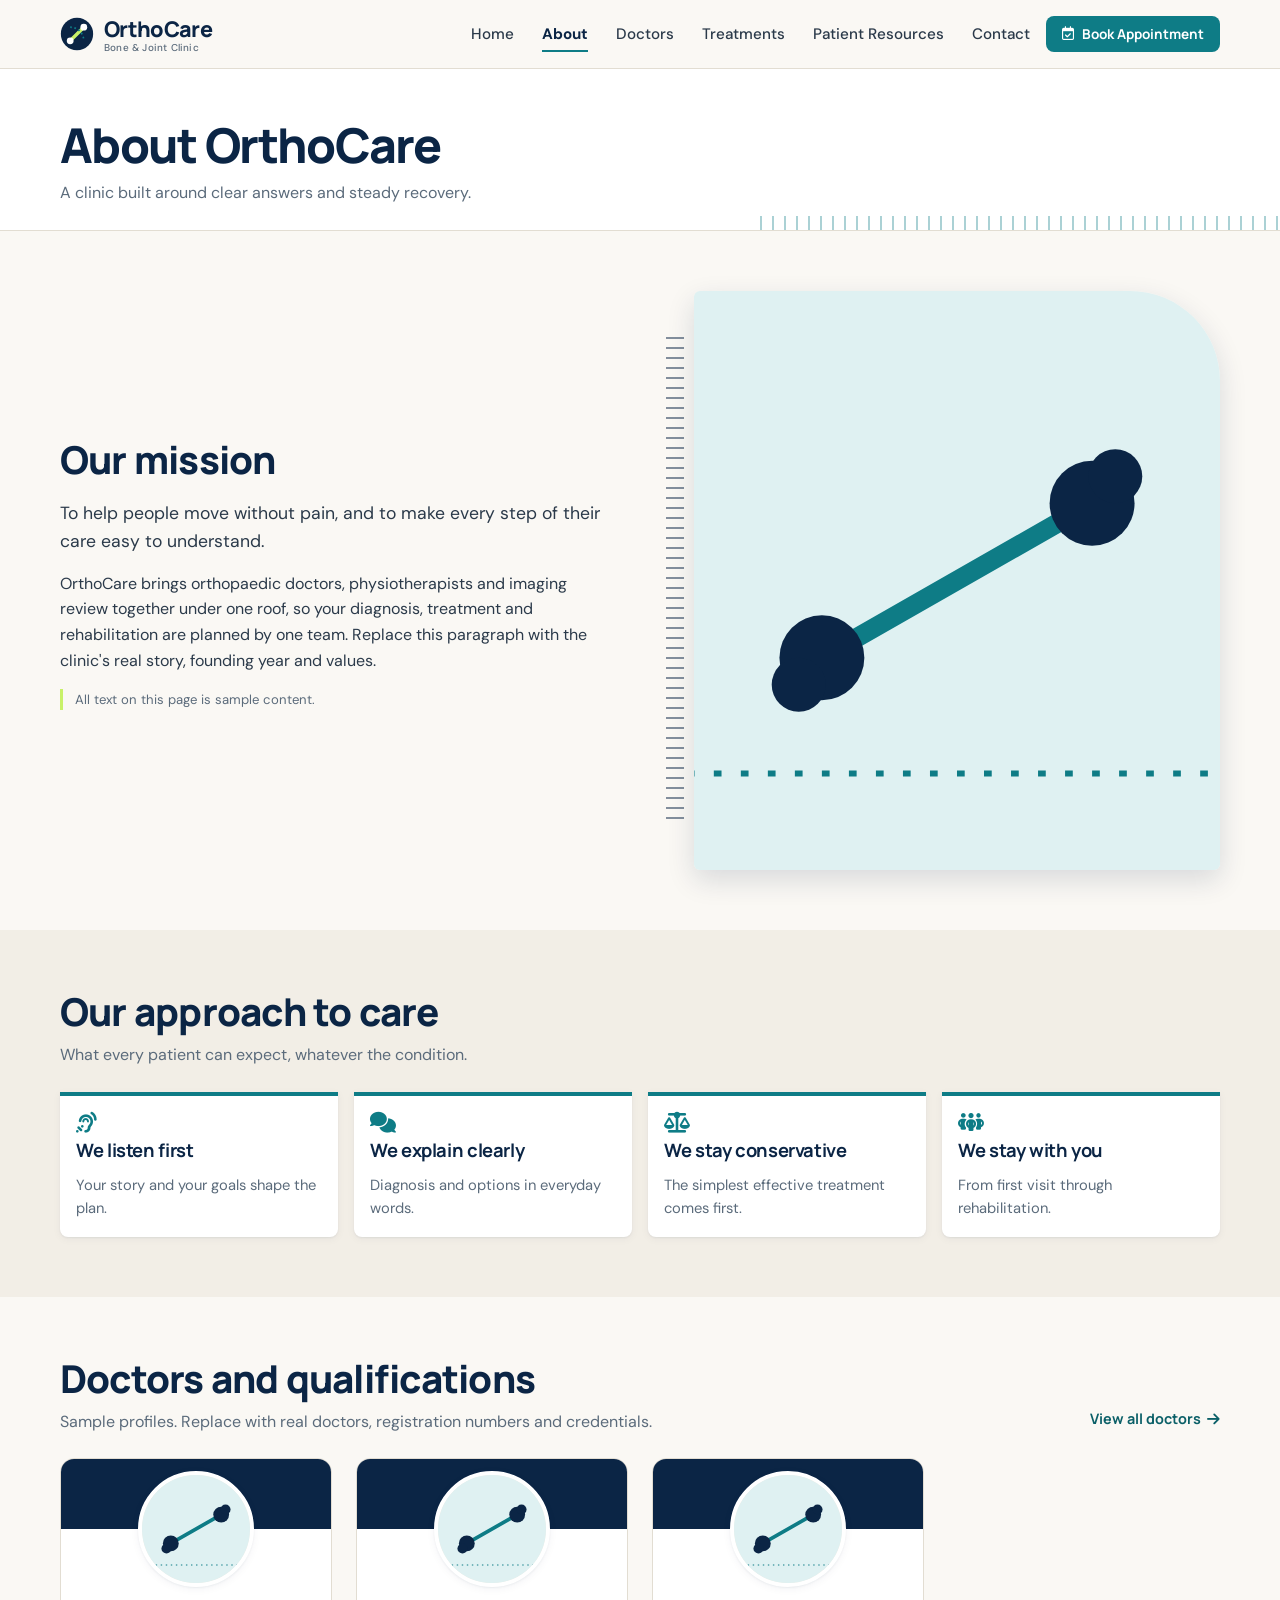
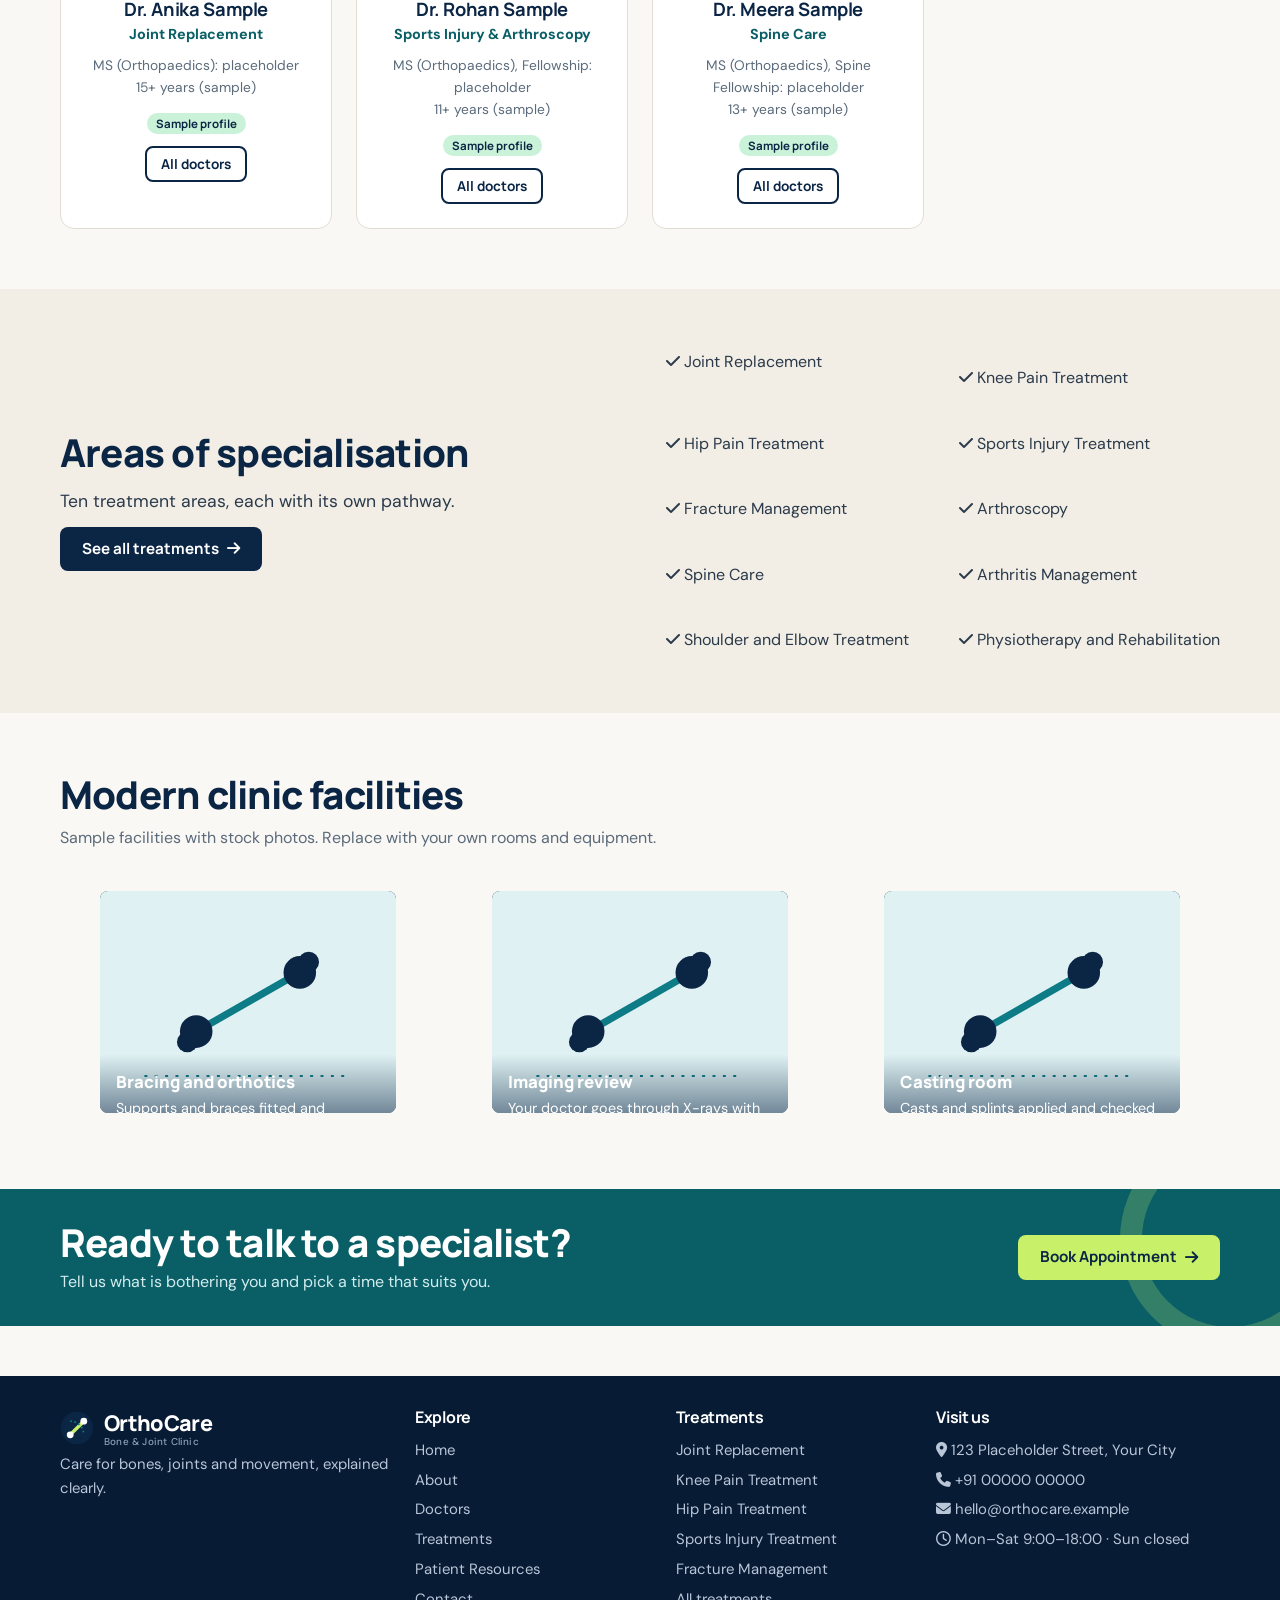
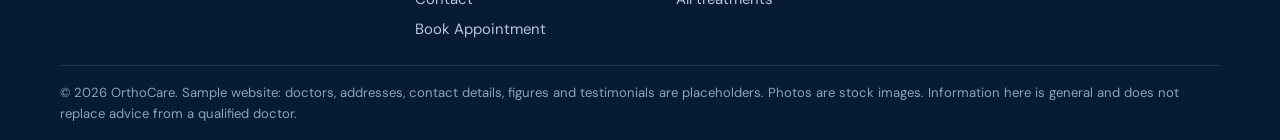
==== about.html @ b86158f0 "created multipages orthocare website" ====
<!DOCTYPE html>
<html lang="en">
<head>
  <meta charset="UTF-8">
  <meta name="viewport" content="width=device-width, initial-scale=1">
  <title>About OrthoCare — Mission, Doctors &amp; Facilities</title>
  <meta name="description" content="Learn about OrthoCare&#x27;s mission, its specialists, areas of expertise and patient-first approach. Sample website.">
  <link rel="icon" type="image/svg+xml" href="assets/images/logo.svg">
  <link rel="preconnect" href="https://fonts.googleapis.com">
  <link rel="preconnect" href="https://fonts.gstatic.com" crossorigin>
  <link href="https://fonts.googleapis.com/css2?family=DM+Sans:ital,wght@0,400;0,500;0,700;1,400&family=Manrope:wght@500;700;800&display=swap" rel="stylesheet">
  <link rel="stylesheet" href="https://cdnjs.cloudflare.com/ajax/libs/font-awesome/6.5.2/css/all.min.css" crossorigin="anonymous" referrerpolicy="no-referrer">
  <link rel="stylesheet" href="assets/css/styles.css">
</head>
<body>
<a class="skip-link" href="#main">Skip to content</a>
<header class="site-header">
  <div class="container">
    <a class="logo" href="index.html" aria-label="OrthoCare home"><svg viewBox="0 0 40 40" aria-hidden="true"><circle cx="20" cy="20" r="19" fill="#0b2545"/><path d="M12 28 L28 12" stroke="#c8f169" stroke-width="4" stroke-linecap="round"/><circle cx="12" cy="28" r="4" fill="#fff"/><circle cx="28" cy="12" r="4" fill="#fff"/><path d="M12 12 A16 16 0 0 1 28 28" fill="none" stroke="#0e7c86" stroke-width="2" stroke-dasharray="2 3"/></svg><span>OrthoCare<small>Bone &amp; Joint Clinic</small></span></a>
    <button class="nav-toggle" id="nav-toggle" aria-expanded="false" aria-controls="site-nav" aria-label="Open menu"><i class="fa-solid fa-bars" aria-hidden="true"></i></button>
    <nav class="site-nav" id="site-nav" aria-label="Main">
      <ul class="nav-list"><li><a class="nav-link" href="index.html">Home</a></li><li><a class="nav-link" href="about.html" aria-current="page">About</a></li><li><a class="nav-link" href="doctors.html">Doctors</a></li><li><a class="nav-link" href="treatments.html">Treatments</a></li><li><a class="nav-link" href="patient-resources.html">Patient Resources</a></li><li><a class="nav-link" href="contact.html">Contact</a></li><li class="nav-cta"><a class="btn btn--primary btn--sm" href="appointment.html"><i class="fa-regular fa-calendar-check" aria-hidden="true"></i> Book Appointment</a></li></ul>
    </nav>
  </div>
</header>
<main id="main">
<section class="page-title"><div class="container"><h1>About OrthoCare</h1><p>A clinic built around clear answers and steady recovery.</p></div></section>

<section class="section">
  <div class="container split">
    <div class="stack" data-reveal>
      <h2>Our mission</h2>
      <p class="lead">To help people move without pain, and to make every step of their care easy to understand.</p>
      <p>OrthoCare brings orthopaedic doctors, physiotherapists and imaging review together under one roof, so your diagnosis, treatment and rehabilitation are planned by one team. Replace this paragraph with the clinic's real story, founding year and values.</p>
      <p class="sample-note">All text on this page is sample content.</p>
    </div>
    <div class="hero-media" data-reveal><span class="ruler" aria-hidden="true"></span><img onerror="this.onerror=null;this.src=\'assets/images/placeholder.svg\';" src="https://images.unsplash.com/photo-1559757175-0eb30cd8c063?auto=format&fit=crop&w=1000&q=70" alt="A healthcare worker fitting a brace on a patient" loading="lazy"></div>
  </div>
</section>

<section class="section section--sand">
  <div class="container">
    <div class="section-head" data-reveal><div><h2>Our approach to care</h2><p>What every patient can expect, whatever the condition.</p></div></div>
    <div class="principles"><div class="principle card-hover" data-reveal><i class="fa-solid fa-ear-listen" aria-hidden="true"></i><h3>We listen first</h3><p>Your story and your goals shape the plan.</p></div><div class="principle card-hover" data-reveal><i class="fa-solid fa-comments" aria-hidden="true"></i><h3>We explain clearly</h3><p>Diagnosis and options in everyday words.</p></div><div class="principle card-hover" data-reveal><i class="fa-solid fa-scale-balanced" aria-hidden="true"></i><h3>We stay conservative</h3><p>The simplest effective treatment comes first.</p></div><div class="principle card-hover" data-reveal><i class="fa-solid fa-people-group" aria-hidden="true"></i><h3>We stay with you</h3><p>From first visit through rehabilitation.</p></div></div>
  </div>
</section>

<section class="section">
  <div class="container">
    <div class="section-head" data-reveal><div><h2>Doctors and qualifications</h2><p>Sample profiles. Replace with real doctors, registration numbers and credentials.</p></div><a class="link-more" href="doctors.html">View all doctors <i class="fa-solid fa-arrow-right" aria-hidden="true"></i></a></div>
    <div class="doc-grid"><article class="doc-card card-hover" data-reveal><div class="portrait"><img onerror="this.onerror=null;this.src=\'assets/images/placeholder.svg\';" src="https://images.unsplash.com/photo-1612349317150-e413f6a5b16d?auto=format&fit=crop&w=500&q=70" alt="Portrait of Dr. Anika Sample (stock photo placeholder)" loading="lazy"></div><h3>Dr. Anika Sample</h3><p class="role">Joint Replacement</p><p class="meta">MS (Orthopaedics): placeholder<br>15+ years (sample)</p><span class="tag">Sample profile</span><div class="doc-actions"><a class="btn btn--ghost btn--sm" href="doctors.html">All doctors</a></div></article><article class="doc-card card-hover" data-reveal><div class="portrait"><img onerror="this.onerror=null;this.src=\'assets/images/placeholder.svg\';" src="https://images.unsplash.com/photo-1559839734-2b71ea197ec2?auto=format&fit=crop&w=500&q=70" alt="Portrait of Dr. Rohan Sample (stock photo placeholder)" loading="lazy"></div><h3>Dr. Rohan Sample</h3><p class="role">Sports Injury & Arthroscopy</p><p class="meta">MS (Orthopaedics), Fellowship: placeholder<br>11+ years (sample)</p><span class="tag">Sample profile</span><div class="doc-actions"><a class="btn btn--ghost btn--sm" href="doctors.html">All doctors</a></div></article><article class="doc-card card-hover" data-reveal><div class="portrait"><img onerror="this.onerror=null;this.src=\'assets/images/placeholder.svg\';" src="https://images.unsplash.com/photo-1594824476967?auto=format&fit=crop&w=500&q=70" alt="Portrait of Dr. Meera Sample (stock photo placeholder)" loading="lazy"></div><h3>Dr. Meera Sample</h3><p class="role">Spine Care</p><p class="meta">MS (Orthopaedics), Spine Fellowship: placeholder<br>13+ years (sample)</p><span class="tag">Sample profile</span><div class="doc-actions"><a class="btn btn--ghost btn--sm" href="doctors.html">All doctors</a></div></article></div>
  </div>
</section>

<section class="section section--sand">
  <div class="container split">
    <div data-reveal><h2>Areas of specialisation</h2><p class="lead">Ten treatment areas, each with its own pathway.</p><a class="btn btn--dark" href="treatments.html">See all treatments <i class="fa-solid fa-arrow-right" aria-hidden="true"></i></a></div>
    <ul class="stack why-list" data-reveal><li><i class="fa-solid fa-check" aria-hidden="true"></i> Joint Replacement</li><li><i class="fa-solid fa-check" aria-hidden="true"></i> Knee Pain Treatment</li><li><i class="fa-solid fa-check" aria-hidden="true"></i> Hip Pain Treatment</li><li><i class="fa-solid fa-check" aria-hidden="true"></i> Sports Injury Treatment</li><li><i class="fa-solid fa-check" aria-hidden="true"></i> Fracture Management</li><li><i class="fa-solid fa-check" aria-hidden="true"></i> Arthroscopy</li><li><i class="fa-solid fa-check" aria-hidden="true"></i> Spine Care</li><li><i class="fa-solid fa-check" aria-hidden="true"></i> Arthritis Management</li><li><i class="fa-solid fa-check" aria-hidden="true"></i> Shoulder and Elbow Treatment</li><li><i class="fa-solid fa-check" aria-hidden="true"></i> Physiotherapy and Rehabilitation</li></ul>
  </div>
</section>

<section class="section">
  <div class="container">
    <div class="section-head" data-reveal><div><h2>Modern clinic facilities</h2><p>Sample facilities with stock photos. Replace with your own rooms and equipment.</p></div></div>
    <div class="facility-grid"><figure class="facility" data-reveal><img onerror="this.onerror=null;this.src=\'assets/images/placeholder.svg\';" src="https://images.unsplash.com/photo-1559757175-0eb30cd8c063?auto=format&fit=crop&w=800&q=70" alt="Bracing and orthotics (stock photo placeholder)" loading="lazy"><figcaption><strong>Bracing and orthotics</strong>Supports and braces fitted and adjusted in clinic.</figcaption></figure><figure class="facility" data-reveal><img onerror="this.onerror=null;this.src=\'assets/images/placeholder.svg\';" src="https://images.unsplash.com/photo-1576091160550-2173dba999ef?auto=format&fit=crop&w=800&q=70" alt="Imaging review (stock photo placeholder)" loading="lazy"><figcaption><strong>Imaging review</strong>Your doctor goes through X-rays with you on screen.</figcaption></figure><figure class="facility" data-reveal><img onerror="this.onerror=null;this.src=\'assets/images/placeholder.svg\';" src="https://images.unsplash.com/photo-1622253692010-333f2da6031d-333f2da6031d?auto=format&fit=crop&w=800&q=70" alt="Casting room (stock photo placeholder)" loading="lazy"><figcaption><strong>Casting room</strong>Casts and splints applied and checked in one visit.</figcaption></figure></div>
  </div>
</section>
<section class="cta-band"><div class="container"><div><h2>Ready to talk to a specialist?</h2><p>Tell us what is bothering you and pick a time that suits you.</p></div><a class="btn btn--lime" href="appointment.html">Book Appointment <i class="fa-solid fa-arrow-right" aria-hidden="true"></i></a></div></section>
</main>
<footer class="site-footer">
  <div class="container footer-grid">
    <div>
      <a class="logo" href="index.html" aria-label="OrthoCare home"><svg viewBox="0 0 40 40" aria-hidden="true"><circle cx="20" cy="20" r="19" fill="#0b2545"/><path d="M12 28 L28 12" stroke="#c8f169" stroke-width="4" stroke-linecap="round"/><circle cx="12" cy="28" r="4" fill="#fff"/><circle cx="28" cy="12" r="4" fill="#fff"/><path d="M12 12 A16 16 0 0 1 28 28" fill="none" stroke="#0e7c86" stroke-width="2" stroke-dasharray="2 3"/></svg><span>OrthoCare<small>Bone &amp; Joint Clinic</small></span></a>
      <p>Care for bones, joints and movement, explained clearly.</p>
    </div>
    <div><h3>Explore</h3><ul><li><a href="index.html">Home</a></li><li><a href="about.html">About</a></li><li><a href="doctors.html">Doctors</a></li><li><a href="treatments.html">Treatments</a></li><li><a href="patient-resources.html">Patient Resources</a></li><li><a href="contact.html">Contact</a></li><li><a href="appointment.html">Book Appointment</a></li></ul></div>
    <div><h3>Treatments</h3><ul><li><a href="treatments.html#joint-replacement">Joint Replacement</a></li><li><a href="treatments.html#knee-pain">Knee Pain Treatment</a></li><li><a href="treatments.html#hip-pain">Hip Pain Treatment</a></li><li><a href="treatments.html#sports-injury">Sports Injury Treatment</a></li><li><a href="treatments.html#fracture-management">Fracture Management</a></li><li><a href="treatments.html">All treatments</a></li></ul></div>
    <div><h3>Visit us</h3>
      <ul>
        <li><i class="fa-solid fa-location-dot" aria-hidden="true"></i> 123 Placeholder Street, Your City</li>
        <li><i class="fa-solid fa-phone" aria-hidden="true"></i> <a href="tel:+910000000000">+91 00000 00000</a></li>
        <li><i class="fa-solid fa-envelope" aria-hidden="true"></i> <a href="mailto:hello@orthocare.example">hello@orthocare.example</a></li>
        <li><i class="fa-regular fa-clock" aria-hidden="true"></i> Mon–Sat 9:00–18:00 · Sun closed</li>
      </ul>
    </div>
  </div>
  <div class="container footer-bottom"><p>&copy; <span data-year>2026</span> OrthoCare. Sample website: doctors, addresses, contact details, figures and testimonials are placeholders. Photos are stock images. Information here is general and does not replace advice from a qualified doctor.</p></div>
</footer>
<button class="icon-btn to-top" id="to-top" aria-label="Back to top"><i class="fa-solid fa-arrow-up" aria-hidden="true"></i></button>
<div class="toast-region" id="toast-region" role="status" aria-live="polite"></div>
<script src="assets/js/app.js"></script>
</body>
</html>
---- assets/css/styles.css ----
/* ==========================================================================
   OrthoCare — Bone & Joint Clinic
   One external stylesheet for every page. No inline styles, no <style> blocks.
   Sections: 1 Tokens · 2 Base · 3 Layout · 4 Buttons · 5 Header · 6 Hero
   7 Cards (each family has its own look) · 8 Stats · 9 Quotes · 10 FAQ
   11 Forms · 12 Doctors toolbar/dialog · 13 Footer · 14 Toast · 15 Motion
   ========================================================================== */

/* 1. Tokens ---------------------------------------------------------------- */
:root {
  --navy: #0b2545;
  --navy-2: #13315c;
  --ink: #2b3a4a;
  --muted: #5b6b7b;
  --teal: #0e7c86;
  --teal-dark: #0a5f67;
  --teal-soft: #dff1f2;
  --mint: #c9f2d9;
  --lime: #c8f169;
  --paper: #faf8f4;
  --sand: #f2eee6;
  --white: #ffffff;
  --line: #e2ddd2;
  --danger: #b3261e;
  --danger-soft: #fdeceb;
  --ok: #1b7a4b;

  --font-head: "Manrope", system-ui, sans-serif;
  --font-body: "DM Sans", system-ui, sans-serif;

  --s-1: 4px; --s-2: 8px; --s-3: 12px; --s-4: 16px; --s-5: 24px; --s-6: 32px; --s-7: 48px;
  --section-y: clamp(36px, 5vw, 60px);

  --r-sm: 4px; --r-md: 8px; --r-lg: 14px;
  --shadow-1: 0 1px 2px rgba(11, 37, 69, .06), 0 2px 8px rgba(11, 37, 69, .05);
  --shadow-2: 0 10px 28px rgba(11, 37, 69, .14);
  --ease: cubic-bezier(.2, .7, .2, 1);
  --header-h: 68px;
}

/* 2. Base ------------------------------------------------------------------ */
*, *::before, *::after { box-sizing: border-box; }
html { scroll-behavior: smooth; scroll-padding-top: calc(var(--header-h) + 12px); -webkit-text-size-adjust: 100%; }
body { margin: 0; background: var(--paper); color: var(--ink); font: 400 1rem/1.6 var(--font-body); }
img, svg { display: block; max-width: 100%; }
img { height: auto; }
a { color: var(--teal-dark); text-underline-offset: 3px; }
h1, h2, h3, h4 { font-family: var(--font-head); color: var(--navy); line-height: 1.15; letter-spacing: -.02em; margin: 0 0 var(--s-3); }
h1 { font-size: clamp(2.3rem, 5.6vw, 4rem); font-weight: 800; letter-spacing: -.035em; }
h2 { font-size: clamp(1.6rem, 3.2vw, 2.4rem); font-weight: 800; }
h3 { font-size: 1.15rem; font-weight: 700; }
h4 { font-size: 1rem; font-weight: 700; }
p { margin: 0 0 var(--s-3); max-width: 68ch; }
ul, ol { margin: 0; padding: 0; list-style: none; }
button, input, select, textarea { font: inherit; color: inherit; }
:focus-visible { outline: 3px solid var(--teal); outline-offset: 2px; border-radius: 2px; }
.skip-link { position: absolute; left: var(--s-4); top: -60px; background: var(--navy); color: #fff; padding: var(--s-2) var(--s-4); z-index: 200; border-radius: var(--r-sm); transition: top .2s; }
.skip-link:focus { top: var(--s-2); }
.visually-hidden { position: absolute !important; width: 1px; height: 1px; overflow: hidden; clip: rect(0 0 0 0); white-space: nowrap; }
.lead { font-size: 1.1rem; color: var(--ink); }
.muted { color: var(--muted); }
.sample-note { font-size: .82rem; color: var(--muted); border-left: 3px solid var(--lime); padding-left: var(--s-3); max-width: 70ch; }

/* 3. Layout ---------------------------------------------------------------- */
.container { width: min(1160px, 100% - 2 * var(--s-5)); margin-inline: auto; }
.section { padding-block: var(--section-y); }
.section--sand { background: var(--sand); }
.section--tight { padding-block: calc(var(--section-y) * .7); }
.section-head { display: flex; justify-content: space-between; align-items: end; gap: var(--s-5); flex-wrap: wrap; margin-bottom: var(--s-5); }
.section-head h2 { margin: 0; }
.section-head p { margin: var(--s-2) 0 0; color: var(--muted); }
.split { display: grid; grid-template-columns: 1fr 1fr; gap: clamp(24px, 4vw, 56px); align-items: center; }
.split--wide-left { grid-template-columns: 1.15fr .85fr; }
.stack > * + * { margin-top: var(--s-4); }
.page-title { padding-block: clamp(28px, 4vw, 48px) var(--s-5); border-bottom: 1px solid var(--line); background: var(--white); position: relative; overflow: hidden; }
.page-title h1 { font-size: clamp(2rem, 4.4vw, 3rem); margin-bottom: var(--s-2); }
.page-title p { color: var(--muted); margin: 0; }
.page-title::after { content: ""; position: absolute; right: 0; bottom: 0; width: min(46%, 520px); height: 14px; background: repeating-linear-gradient(90deg, var(--teal) 0 2px, transparent 2px 12px); opacity: .35; }

/* 4. Buttons — every button lifts, shifts colour and presses on :active ----- */
.btn { display: inline-flex; align-items: center; justify-content: center; gap: var(--s-2); padding: 11px 20px; border-radius: var(--r-md); border: 2px solid transparent; font: 700 .95rem var(--font-head); text-decoration: none; cursor: pointer; line-height: 1.2;
  transition: transform .2s var(--ease), box-shadow .2s var(--ease), background-color .2s, color .2s, border-color .2s; }
.btn i { transition: transform .2s var(--ease); }
.btn:hover { transform: translateY(-2px); box-shadow: var(--shadow-2); }
.btn:hover i { transform: translateX(3px); }
.btn:active { transform: translateY(0); box-shadow: none; }
.btn[disabled] { opacity: .6; cursor: not-allowed; transform: none; box-shadow: none; }
.btn--primary { background: var(--teal); color: #fff; }
.btn--primary:hover { background: var(--teal-dark); }
.btn--dark { background: var(--navy); color: #fff; }
.btn--dark:hover { background: var(--navy-2); }
.btn--ghost { background: transparent; color: var(--navy); border-color: var(--navy); }
.btn--ghost:hover { background: var(--navy); color: #fff; }
.btn--lime { background: var(--lime); color: var(--navy); }
.btn--lime:hover { background: #d8f78e; }
.btn--sm { padding: 8px 14px; font-size: .85rem; }
.btn-row { display: flex; flex-wrap: wrap; gap: var(--s-3); }
.link-more { display: inline-flex; align-items: center; gap: 6px; font: 700 .9rem var(--font-head); color: var(--teal-dark); text-decoration: none; background: none; border: 0; padding: 4px 0; cursor: pointer; border-bottom: 2px solid transparent; transition: color .2s, border-color .2s, gap .2s; }
.link-more:hover { color: var(--navy); border-color: var(--lime); gap: 10px; }

/* 5. Header ---------------------------------------------------------------- */
.site-header { position: sticky; top: 0; z-index: 100; background: rgba(250, 248, 244, .94); backdrop-filter: blur(8px); border-bottom: 1px solid var(--line); }
.site-header .container { display: flex; align-items: center; justify-content: space-between; height: var(--header-h); gap: var(--s-4); }
.logo { display: inline-flex; align-items: center; gap: 10px; text-decoration: none; font: 800 1.35rem var(--font-head); color: var(--navy); letter-spacing: -.03em; }
.logo svg { width: 34px; height: 34px; transition: transform .5s var(--ease); }
.logo:hover svg { transform: rotate(90deg); }
.logo small { display: block; font: 500 .62rem var(--font-body); letter-spacing: .02em; color: var(--muted); margin-top: -2px; }
.nav-list { display: flex; align-items: center; gap: var(--s-1); }
.nav-link { position: relative; display: block; padding: 8px 12px; color: var(--ink); text-decoration: none; font-weight: 500; font-size: .95rem; border-radius: var(--r-sm); transition: color .2s, background-color .2s, transform .2s var(--ease); }
.nav-link::after { content: ""; position: absolute; left: 12px; right: 12px; bottom: 2px; height: 2px; background: var(--teal); transform: scaleX(0); transform-origin: left; transition: transform .25s var(--ease); }
.nav-link:hover { color: var(--navy); background: var(--teal-soft); transform: translateY(-1px); }
.nav-link:hover::after, .nav-link[aria-current="page"]::after { transform: scaleX(1); }
.nav-link[aria-current="page"] { color: var(--navy); font-weight: 700; }
.nav-toggle { display: none; width: 44px; height: 44px; border: 1px solid var(--line); background: var(--white); border-radius: var(--r-md); cursor: pointer; font-size: 1.1rem; color: var(--navy); transition: background-color .2s, transform .2s var(--ease); }
.nav-toggle:hover { background: var(--teal-soft); transform: translateY(-1px); }

/* 6. Hero ------------------------------------------------------------------ */
.hero { padding-block: clamp(28px, 4vw, 52px) var(--section-y); position: relative; overflow: hidden; }
.hero .container { display: grid; grid-template-columns: 1.05fr .95fr; gap: clamp(24px, 4vw, 56px); align-items: center; }
.hero h1 { margin-bottom: var(--s-4); }
.hero .lead { max-width: 52ch; margin-bottom: var(--s-5); }
.hero-mark { display: inline-flex; align-items: center; gap: 8px; background: var(--mint); color: var(--navy); font: 700 .82rem var(--font-head); padding: 6px 12px; border-radius: 99px; margin-bottom: var(--s-4); }
.hero-media { position: relative; padding-left: 28px; }
.hero-media img { width: 100%; aspect-ratio: 4 / 4.4; object-fit: cover; border-radius: 6px 90px 6px 6px; box-shadow: var(--shadow-2); }
.ruler { position: absolute; left: 0; top: 8%; bottom: 8%; width: 18px; background: repeating-linear-gradient(180deg, var(--navy) 0 2px, transparent 2px 10px); opacity: .5; }
.ruler::before { content: ""; position: absolute; left: 0; top: 0; bottom: 0; width: 18px; background: repeating-linear-gradient(180deg, var(--navy) 0 2px, transparent 2px 50px); }
.hero-arc { position: absolute; right: -18px; bottom: -22px; width: 150px; height: 150px; color: var(--teal); }
.hero-badge { position: absolute; left: 0; bottom: 26px; background: var(--white); border: 1px solid var(--line); border-left: 5px solid var(--lime); padding: 12px 16px; border-radius: var(--r-md); box-shadow: var(--shadow-1); font-size: .85rem; max-width: 220px; transition: transform .25s var(--ease), box-shadow .25s; }
.hero-badge:hover { transform: translateY(-4px); box-shadow: var(--shadow-2); }
.hero-badge strong { display: block; font: 800 .95rem var(--font-head); color: var(--navy); }

/* 7. Cards — each family looks different ----------------------------------- */
.card-hover { transition: transform .25s var(--ease), box-shadow .25s var(--ease), border-color .25s, background-color .25s; }
.card-hover:hover { transform: translateY(-6px); box-shadow: var(--shadow-2); }
.card-hover img { transition: transform .5s var(--ease); }
.card-hover:hover img { transform: scale(1.05); }
.media-clip { overflow: hidden; }

/* 7a Featured service mosaic: one tall photo card + slim horizontal rows */
.mosaic { display: grid; grid-template-columns: 1.1fr 1fr; gap: var(--s-4); }
.mosaic-feature { position: relative; grid-row: span 4; min-height: 420px; border-radius: var(--r-lg) var(--r-lg) var(--r-lg) 60px; overflow: hidden; color: #fff; text-decoration: none; display: flex; align-items: flex-end; background: var(--navy); }
.mosaic-feature img { position: absolute; inset: 0; width: 100%; height: 100%; object-fit: cover; opacity: .8; }
.mosaic-feature .body { position: relative; padding: var(--s-5); background: linear-gradient(0deg, rgba(11, 37, 69, .92), rgba(11, 37, 69, 0)); width: 100%; }
.mosaic-feature h3 { color: #fff; font-size: 1.6rem; }
.mosaic-feature p { color: #dbe6f2; }
.mosaic-feature .link-more { color: var(--lime); }
.mosaic-feature:hover .link-more { gap: 10px; border-color: var(--lime); }
.mosaic-row { display: grid; grid-template-columns: 96px 1fr auto; gap: var(--s-4); align-items: center; background: var(--white); border: 1px solid var(--line); border-radius: var(--r-md); padding: var(--s-3); text-decoration: none; color: inherit; }
.mosaic-row:hover { border-color: var(--teal); background: var(--teal-soft); }
.mosaic-row .media-clip { border-radius: var(--r-sm); height: 76px; }
.mosaic-row img { width: 100%; height: 100%; object-fit: cover; }
.mosaic-row h3 { margin: 0 0 2px; font-size: 1.02rem; }
.mosaic-row p { margin: 0; font-size: .88rem; color: var(--muted); }
.mosaic-row .fa-arrow-right { color: var(--teal); transition: transform .2s var(--ease); }
.mosaic-row:hover .fa-arrow-right { transform: translateX(5px); }

/* 7b Treatment cards (treatments page): photo on a slanted edge, icon tab */
.treat-grid { display: grid; grid-template-columns: repeat(auto-fill, minmax(300px, 1fr)); gap: var(--s-5); }
.treat-card { background: var(--white); border: 1px solid var(--line); border-radius: var(--r-md); display: flex; flex-direction: column; position: relative; overflow: hidden; }
.treat-card:hover { border-color: var(--teal); }
.treat-card .media-clip { height: 170px; clip-path: polygon(0 0, 100% 0, 100% 82%, 0 100%); }
.treat-card img { width: 100%; height: 100%; object-fit: cover; }
.treat-card .tab { position: absolute; top: 140px; left: var(--s-4); width: 44px; height: 44px; border-radius: var(--r-md); background: var(--lime); color: var(--navy); display: grid; place-items: center; font-size: 1.1rem; box-shadow: var(--shadow-1); transition: transform .3s var(--ease), background-color .3s; }
.treat-card:hover .tab { transform: rotate(-8deg) scale(1.08); background: var(--mint); }
.treat-card .body { padding: var(--s-5) var(--s-4) var(--s-4); display: flex; flex-direction: column; gap: var(--s-2); flex: 1; }
.treat-card h3 { margin-top: var(--s-3); }
.treat-card p { margin: 0; color: var(--muted); font-size: .95rem; }
.treat-card details { margin-top: auto; padding-top: var(--s-3); }
.treat-card summary { list-style: none; cursor: pointer; display: inline-flex; align-items: center; gap: 6px; font: 700 .9rem var(--font-head); color: var(--teal-dark); transition: color .2s, gap .2s; }
.treat-card summary::-webkit-details-marker { display: none; }
.treat-card summary:hover { color: var(--navy); gap: 10px; }
.treat-card summary i { transition: transform .25s var(--ease); }
.treat-card details[open] summary i { transform: rotate(90deg); }
.treat-card .more { margin-top: var(--s-3); padding: var(--s-3); background: var(--sand); border-radius: var(--r-sm); font-size: .9rem; animation: reveal-down .3s var(--ease); }
.treat-card .more ul { list-style: disc; padding-left: 1.1rem; margin: var(--s-2) 0 var(--s-3); }
.treat-card--feature { grid-column: 1 / -1; flex-direction: row; }
.treat-card--feature .media-clip { width: 44%; height: auto; min-height: 280px; clip-path: polygon(0 0, 100% 0, 92% 100%, 0 100%); }
.treat-card--feature .tab { top: var(--s-4); left: var(--s-4); }
.treat-card--feature .body { padding: var(--s-5); justify-content: center; }
.treat-card--feature h3 { font-size: 1.6rem; margin-top: 0; }
.treat-card--feature details { margin-top: var(--s-2); }
.treat-grid + .sample-note { margin-top: var(--s-5); }

/* 7c Doctor cards: circular portrait over a navy cap */
.doc-grid { display: grid; grid-template-columns: repeat(auto-fill, minmax(260px, 1fr)); gap: var(--s-5); }
.doc-card { background: var(--white); border: 1px solid var(--line); border-radius: var(--r-lg); text-align: center; padding: 0 var(--s-4) var(--s-5); position: relative; overflow: hidden; }
.doc-card::before { content: ""; display: block; height: 70px; margin-inline: calc(-1 * var(--s-4)); background: var(--navy); }
.doc-card:hover::before { background: var(--teal-dark); }
.doc-card::before { transition: background-color .3s; }
.doc-card .portrait { width: 116px; height: 116px; border-radius: 50%; overflow: hidden; margin: -58px auto var(--s-3); border: 4px solid var(--white); background: var(--sand); box-shadow: var(--shadow-1); }
.doc-card .portrait img { width: 100%; height: 100%; object-fit: cover; }
.doc-card h3 { margin-bottom: 2px; }
.doc-card .role { color: var(--teal-dark); font-weight: 700; font-size: .9rem; margin-bottom: var(--s-2); }
.doc-card .meta { font-size: .86rem; color: var(--muted); margin-bottom: var(--s-3); }
.doc-card .tag { display: inline-block; background: var(--mint); color: var(--navy); font: 700 .72rem var(--font-head); padding: 3px 9px; border-radius: 99px; margin-bottom: var(--s-3); }
.doc-actions { display: flex; gap: var(--s-2); justify-content: center; flex-wrap: wrap; }

/* 7d Why-us: open list with a left rule (no boxes) */
.why-list { display: grid; grid-template-columns: 1fr 1fr; gap: var(--s-5) var(--s-6); }
.why-item { display: grid; grid-template-columns: 48px 1fr; gap: var(--s-3); padding-left: var(--s-4); border-left: 3px solid var(--line); transition: border-color .25s, transform .25s var(--ease), background-color .25s; padding-block: var(--s-2); }
.why-item:hover { border-color: var(--teal); transform: translateX(4px); background: linear-gradient(90deg, var(--teal-soft), transparent); }
.why-item .ico { width: 44px; height: 44px; border-radius: 50%; background: var(--teal-soft); color: var(--teal-dark); display: grid; place-items: center; transition: background-color .25s, color .25s, transform .3s var(--ease); }
.why-item:hover .ico { background: var(--teal); color: #fff; transform: rotate(-10deg); }
.why-item h3 { margin-bottom: 2px; }
.why-item p { margin: 0; color: var(--muted); font-size: .95rem; }

/* 7e Facility tiles: photo with caption bar that slides up */
.facility-grid { display: grid; grid-template-columns: repeat(3, 1fr); gap: var(--s-4); }
.facility { position: relative; border-radius: var(--r-md); overflow: hidden; aspect-ratio: 4 / 3; background: var(--navy); }
.facility img { width: 100%; height: 100%; object-fit: cover; }
.facility figcaption { position: absolute; inset: auto 0 0 0; padding: var(--s-4); background: linear-gradient(0deg, rgba(11, 37, 69, .92), rgba(11, 37, 69, 0)); color: #fff; font-size: .9rem; transform: translateY(44%); transition: transform .35s var(--ease); }
.facility figcaption strong { display: block; font: 800 1.05rem var(--font-head); margin-bottom: 4px; }
.facility:hover figcaption, .facility:focus-within figcaption { transform: none; }
.facility:hover img { transform: scale(1.06); }

/* 7f Principle strips (about page) */
.principles { display: grid; grid-template-columns: repeat(4, 1fr); gap: var(--s-4); }
.principle { padding: var(--s-4); background: var(--white); border-top: 4px solid var(--teal); border-radius: 0 0 var(--r-md) var(--r-md); box-shadow: var(--shadow-1); }
.principle:hover { border-top-color: var(--lime); }
.principle i { color: var(--teal); font-size: 1.3rem; margin-bottom: var(--s-2); transition: transform .3s var(--ease); }
.principle:hover i { transform: scale(1.2) rotate(-6deg); }
.principle p { font-size: .92rem; color: var(--muted); margin: 0; }

/* 7g Info tiles (resources / contact): left icon, dashed border */
.info-grid { display: grid; grid-template-columns: repeat(auto-fit, minmax(250px, 1fr)); gap: var(--s-4); }
.info-tile { background: var(--white); border: 1px dashed #b9b2a3; border-radius: var(--r-md); padding: var(--s-4); }
.info-tile:hover { border-style: solid; border-color: var(--teal); }
.info-tile h3 { display: flex; align-items: center; gap: var(--s-2); }
.info-tile h3 i { color: var(--teal); }
.info-tile ul { list-style: disc; padding-left: 1.1rem; font-size: .95rem; }
.info-tile li + li { margin-top: 4px; }

/* Numbered steps — a real sequence, so numbering is meaningful */
.steps { counter-reset: step; display: grid; gap: var(--s-3); }
.steps li { counter-increment: step; display: grid; grid-template-columns: 40px 1fr; gap: var(--s-3); align-items: start; padding: var(--s-3); background: var(--white); border: 1px solid var(--line); border-radius: var(--r-md); }
.steps li:hover { border-color: var(--teal); transform: translateX(4px); }
.steps li { transition: transform .25s var(--ease), border-color .25s; }
.steps li::before { content: counter(step); width: 36px; height: 36px; border-radius: 50%; background: var(--navy); color: #fff; display: grid; place-items: center; font: 800 .95rem var(--font-head); transition: background-color .25s; }
.steps li:hover::before { background: var(--teal); }
.steps strong { color: var(--navy); }

.checklist { display: grid; gap: var(--s-2); }
.checklist label { display: flex; align-items: center; gap: var(--s-3); padding: var(--s-3); background: var(--white); border: 1px solid var(--line); border-radius: var(--r-md); cursor: pointer; transition: border-color .2s, background-color .2s, transform .2s var(--ease); }
.checklist label:hover { border-color: var(--teal); background: var(--teal-soft); transform: translateX(3px); }
.checklist input { width: 20px; height: 20px; accent-color: var(--teal); }
.checklist input:checked + span { text-decoration: line-through; color: var(--muted); }

.notice { display: flex; gap: var(--s-3); background: var(--white); border: 1px solid var(--line); border-left: 5px solid var(--lime); padding: var(--s-4); border-radius: var(--r-md); font-size: .92rem; }
.notice i { color: var(--teal); margin-top: 3px; }
.notice p { margin: 0; }

/* 8. Stats: compact navy panel with ruler ticks ------------------------------ */
.stats { background: var(--navy); color: #fff; position: relative; overflow: hidden; }
.stats::before { content: ""; position: absolute; inset: 0 0 auto 0; height: 10px; background: repeating-linear-gradient(90deg, rgba(255, 255, 255, .35) 0 2px, transparent 2px 12px); }
.stats .container { display: grid; grid-template-columns: repeat(4, 1fr); padding-block: var(--s-6) var(--s-5); }
.stat { padding: var(--s-2) var(--s-4); border-left: 1px solid rgba(255, 255, 255, .18); transition: background-color .25s, transform .25s var(--ease); }
.stat:hover { background: rgba(255, 255, 255, .06); transform: translateY(-3px); }
.stat strong { display: block; font: 800 clamp(1.8rem, 3.4vw, 2.6rem) var(--font-head); color: var(--lime); letter-spacing: -.03em; line-height: 1.1; }
.stat span { font-size: .9rem; color: #cfdbe9; }
.stats .sample-note { color: #aebfd3; border-color: var(--lime); margin: 0 auto var(--s-4); width: min(1160px, 100% - 2 * var(--s-5)); }

/* 9. Testimonials: large quote, slider --------------------------------------- */
.quote-wrap { position: relative; background: var(--white); border: 1px solid var(--line); border-radius: var(--r-lg); padding: clamp(24px, 4vw, 44px); overflow: hidden; }
.quote-wrap::before { content: "\201C"; position: absolute; top: -16px; left: 20px; font: 800 9rem/1 var(--font-head); color: var(--mint); pointer-events: none; }
.quote-slide { display: none; position: relative; }
.quote-slide.is-active { display: block; animation: reveal-up .5s var(--ease); }
.quote-slide blockquote { margin: 0 0 var(--s-4); font: 600 clamp(1.15rem, 2.2vw, 1.55rem)/1.45 var(--font-head); color: var(--navy); letter-spacing: -.01em; max-width: 60ch; }
.quote-slide .who { display: flex; align-items: center; gap: var(--s-3); }
.quote-slide .avatar { width: 44px; height: 44px; border-radius: 50%; background: var(--navy); color: var(--lime); display: grid; place-items: center; font: 800 .95rem var(--font-head); }
.quote-slide cite { font-style: normal; font-weight: 700; color: var(--navy); display: block; }
.quote-slide .sub { font-size: .85rem; color: var(--muted); }
.quote-nav { display: flex; align-items: center; gap: var(--s-2); margin-top: var(--s-4); }
.icon-btn { width: 42px; height: 42px; border-radius: 50%; border: 1px solid var(--navy); background: transparent; color: var(--navy); cursor: pointer; transition: background-color .2s, color .2s, transform .2s var(--ease); }
.icon-btn:hover { background: var(--navy); color: #fff; transform: scale(1.08); }
.icon-btn:active { transform: scale(.96); }
.dots { display: flex; gap: 6px; margin-left: var(--s-2); }
.dot { width: 10px; height: 10px; border-radius: 50%; border: 0; background: var(--line); cursor: pointer; padding: 0; transition: background-color .2s, transform .2s, width .25s var(--ease); }
.dot:hover { transform: scale(1.3); background: var(--teal); }
.dot[aria-current="true"] { background: var(--teal); width: 26px; border-radius: 99px; }

/* 10. FAQ -------------------------------------------------------------------- */
.faq { display: grid; grid-template-columns: 1fr 1fr; gap: var(--s-2) var(--s-4); align-items: start; }
.faq-item { background: var(--white); border: 1px solid var(--line); border-radius: var(--r-md); transition: border-color .2s, box-shadow .2s, transform .2s var(--ease); }
.faq-item:hover { border-color: var(--teal); box-shadow: var(--shadow-1); transform: translateX(3px); }
.faq-q { width: 100%; display: flex; justify-content: space-between; align-items: center; gap: var(--s-3); text-align: left; background: none; border: 0; padding: var(--s-3) var(--s-4); cursor: pointer; font: 700 1rem var(--font-head); color: var(--navy); }
.faq-q i { transition: transform .3s var(--ease); color: var(--teal); }
.faq-q[aria-expanded="true"] i { transform: rotate(180deg); }
.faq-a { display: grid; grid-template-rows: 0fr; transition: grid-template-rows .3s var(--ease); }
.faq-a > div { overflow: hidden; }
.faq-a p { padding: 0 var(--s-4) var(--s-4); margin: 0; color: var(--muted); }
.faq-q[aria-expanded="true"] + .faq-a { grid-template-rows: 1fr; }

/* 11. Forms ------------------------------------------------------------------ */
.form-panel { background: var(--white); border: 1px solid var(--line); border-top: 6px solid var(--teal); border-radius: var(--r-md); padding: clamp(18px, 3vw, 32px); box-shadow: var(--shadow-1); }
.form-grid { display: grid; grid-template-columns: 1fr 1fr; gap: var(--s-4); }
.field { display: flex; flex-direction: column; gap: 6px; }
.field--full { grid-column: 1 / -1; }
.field label { font: 700 .88rem var(--font-head); color: var(--navy); }
.field .req { color: var(--danger); }
.field input, .field select, .field textarea { width: 100%; padding: 11px 12px; background: var(--paper); border: 1.5px solid #cfc9bc; border-radius: var(--r-md); transition: border-color .2s, box-shadow .2s, background-color .2s; }
.field input:hover, .field select:hover, .field textarea:hover { border-color: var(--teal); }
.field input:focus, .field select:focus, .field textarea:focus { outline: none; border-color: var(--teal); box-shadow: 0 0 0 4px var(--teal-soft); background: var(--white); }
.field textarea { min-height: 110px; resize: vertical; }
.field.has-error input, .field.has-error select, .field.has-error textarea { border-color: var(--danger); background: var(--danger-soft); }
.field-error { color: var(--danger); font-size: .82rem; min-height: 1.1em; margin: 0; }
.form-status { margin-top: var(--s-4); padding: var(--s-3) var(--s-4); border-radius: var(--r-md); font-size: .95rem; display: none; }
.form-status.is-shown { display: block; animation: reveal-up .35s var(--ease); }
.form-status--ok { background: #e5f6ec; border: 1px solid #a7dcbd; color: #124d31; }
.form-status--warn { background: #fff6dc; border: 1px solid #ecd48a; color: #5c4600; }
.form-status--err { background: var(--danger-soft); border: 1px solid #f0b6b2; color: #6d1510; }
.side-panel { background: var(--navy); color: #dbe6f2; border-radius: var(--r-md); padding: var(--s-5); }
.side-panel h2, .side-panel h3 { color: #fff; }
.side-panel li { display: flex; gap: var(--s-3); padding-block: var(--s-2); }
.side-panel li i { color: var(--lime); margin-top: 5px; }
.side-panel a { color: var(--lime); }
.form-layout { display: grid; grid-template-columns: 1.5fr 1fr; gap: var(--s-5); align-items: start; }

.hours { width: 100%; border-collapse: collapse; font-size: .95rem; }
.hours th, .hours td { padding: 8px 0; border-bottom: 1px dashed #b9b2a3; text-align: left; font-weight: 400; }
.hours td { text-align: right; font-weight: 700; color: var(--navy); }
.map-placeholder { min-height: 260px; border: 2px dashed var(--teal); border-radius: var(--r-md); background: repeating-linear-gradient(45deg, var(--teal-soft) 0 12px, #eef8f8 12px 24px); display: grid; place-items: center; text-align: center; padding: var(--s-5); color: var(--navy); }
.map-placeholder i { font-size: 1.8rem; color: var(--teal); margin-bottom: var(--s-2); animation: float 3s ease-in-out infinite; }
.contact-lines li { display: flex; gap: var(--s-3); padding-block: var(--s-2); border-bottom: 1px solid var(--line); }
.contact-lines i { color: var(--teal); width: 18px; margin-top: 5px; }

/* 12. Doctors toolbar + dialog ------------------------------------------------ */
.toolbar { display: flex; flex-wrap: wrap; gap: var(--s-3); align-items: end; margin-bottom: var(--s-5); padding: var(--s-4); background: var(--white); border: 1px solid var(--line); border-radius: var(--r-md); }
.toolbar .field { flex: 1 1 220px; }
.result-count { font-size: .9rem; color: var(--muted); margin: 0 0 var(--s-3); }
.empty-state { text-align: center; padding: var(--s-6); border: 2px dashed var(--line); border-radius: var(--r-md); color: var(--muted); }
.empty-state i { font-size: 1.6rem; color: var(--teal); margin-bottom: var(--s-2); }
dialog { border: 0; border-radius: var(--r-lg); padding: 0; width: min(560px, 100% - 32px); box-shadow: 0 24px 60px rgba(11, 37, 69, .35); color: var(--ink); }
dialog::backdrop { background: rgba(11, 37, 69, .55); backdrop-filter: blur(2px); }
dialog[open] { animation: pop-in .25s var(--ease); }
.dialog-head { display: flex; gap: var(--s-4); align-items: center; padding: var(--s-5); background: var(--navy); color: #fff; }
.dialog-head img { width: 76px; height: 76px; border-radius: 50%; object-fit: cover; border: 3px solid var(--lime); }
.dialog-head h2 { color: #fff; font-size: 1.3rem; margin: 0; }
.dialog-head p { margin: 0; color: #c9d7e8; font-size: .9rem; }
.dialog-body { padding: var(--s-5); display: grid; gap: var(--s-3); }
.dialog-body dl { margin: 0; display: grid; grid-template-columns: 130px 1fr; gap: var(--s-2) var(--s-3); font-size: .95rem; }
.dialog-body dt { font-weight: 700; color: var(--navy); }
.dialog-body dd { margin: 0; }
.dialog-close { margin-left: auto; align-self: start; background: rgba(255, 255, 255, .12); color: #fff; border: 0; width: 36px; height: 36px; border-radius: 50%; cursor: pointer; transition: background-color .2s, transform .2s var(--ease); }
.dialog-close:hover { background: rgba(255, 255, 255, .28); transform: rotate(90deg); }

/* CTA band */
.cta-band { background: var(--teal-dark); color: #fff; padding-block: var(--s-6);margin-bottom: 50px; position: relative; overflow: hidden; }
.cta-band::after { content: ""; position: absolute; right: -60px; top: -60px; width: 220px; height: 220px; border: 22px solid rgba(200, 241, 105, .22); border-radius: 50%; animation: spin 24s linear infinite; }
.cta-band .container { display: flex; justify-content: space-between; align-items: center; gap: var(--s-5); flex-wrap: wrap; position: relative; z-index: 1; }
.cta-band h2 { color: #fff; margin: 0 0 4px; }
.cta-band p { margin: 0; color: #d3ecee; }

/* 13. Footer ------------------------------------------------------------------ */
.site-footer { background: #081b34; color: #b8c6d8; padding-top: var(--s-6); font-size: .93rem; }
.site-footer h3 { color: #fff; font-size: 1rem; margin-bottom: var(--s-3); }
.footer-grid { display: grid; grid-template-columns: 1.4fr 1fr 1fr 1.2fr; gap: var(--s-5); padding-bottom: var(--s-5); }
.site-footer a { color: #b8c6d8; text-decoration: none; transition: color .2s, padding-left .2s var(--ease); }
.site-footer a:hover { color: var(--lime); padding-left: 4px; }
.site-footer li + li { margin-top: 6px; }
.site-footer .logo { color: #fff; }
.site-footer .logo small { color: #8ea2ba; }
.footer-bottom { border-top: 1px solid rgba(255, 255, 255, .12); padding-block: var(--s-4); font-size: .82rem; color: #8ea2ba; }
.footer-bottom p { max-width: none; margin: 0; }
.socials { display: flex; gap: var(--s-2); margin-top: var(--s-3); }
.socials a { width: 36px; height: 36px; border: 1px solid rgba(255, 255, 255, .25); border-radius: 50%; display: grid; place-items: center; padding: 0; transition: background-color .2s, transform .2s var(--ease), color .2s; }
.socials a:hover { background: var(--lime); color: var(--navy); transform: translateY(-3px); padding: 0; }

/* 14. Toast ------------------------------------------------------------------- */
.toast-region { position: fixed; right: var(--s-4); bottom: var(--s-4); z-index: 300; display: grid; gap: var(--s-2); width: min(360px, 100% - 32px); }
.toast { display: flex; gap: var(--s-3); align-items: flex-start; padding: 12px 14px; background: var(--navy); color: #fff; border-left: 5px solid var(--lime); border-radius: var(--r-md); box-shadow: var(--shadow-2); animation: toast-in .35s var(--ease); font-size: .92rem; }
.toast--err { border-left-color: #ff8a80; }
.toast.is-leaving { animation: toast-out .3s ease forwards; }
.to-top { position: fixed; left: var(--s-4); bottom: var(--s-4); z-index: 90; opacity: 0; pointer-events: none; transform: translateY(10px); transition: opacity .25s, transform .25s var(--ease), background-color .2s; }
.to-top.is-shown { opacity: 1; pointer-events: auto; transform: none; }

/* 15. Motion ------------------------------------------------------------------ */
@keyframes reveal-up { from { opacity: 0; transform: translateY(18px); } to { opacity: 1; transform: none; } }
@keyframes reveal-down { from { opacity: 0; transform: translateY(-6px); } to { opacity: 1; transform: none; } }
@keyframes pop-in { from { opacity: 0; transform: scale(.94); } to { opacity: 1; transform: none; } }
@keyframes toast-in { from { opacity: 0; transform: translateX(24px); } to { opacity: 1; transform: none; } }
@keyframes toast-out { to { opacity: 0; transform: translateX(24px); } }
@keyframes float { 0%, 100% { transform: translateY(0); } 50% { transform: translateY(-6px); } }
@keyframes spin { to { transform: rotate(360deg); } }
@keyframes draw-arc { from { stroke-dashoffset: 260; } to { stroke-dashoffset: 0; } }
@keyframes ruler-grow { from { transform: scaleY(0); } to { transform: scaleY(1); } }

/* Hero entrance — one orchestrated sequence */
.hero-copy > * { animation: reveal-up .7s var(--ease) backwards; }
.hero-copy > :nth-child(2) { animation-delay: .08s; }
.hero-copy > :nth-child(3) { animation-delay: .16s; }
.hero-copy > :nth-child(4) { animation-delay: .24s; }
.hero-media img { animation: pop-in .8s var(--ease) .1s backwards; }
.ruler { transform-origin: top; animation: ruler-grow .9s var(--ease) .3s both; }
.hero-arc path { stroke-dasharray: 260; animation: draw-arc 1.4s var(--ease) .6s both; }
.hero-badge { animation: reveal-up .7s var(--ease) .7s backwards; }
.page-title .container > * { animation: reveal-up .6s var(--ease) backwards; }
.page-title .container > :nth-child(2) { animation-delay: .08s; }

/* Scroll reveal (JS adds .js-reveal on <html> and .is-in as items enter).
   Uses an animation with backwards fill so hover transforms keep working afterwards. */
.js-reveal [data-reveal]:not(.is-in) { opacity: 0; }
.js-reveal [data-reveal].is-in { animation: reveal-up .6s var(--ease) var(--d, 0s) backwards; }
.d1 { --d: .06s; } .d2 { --d: .12s; } .d3 { --d: .18s; } .d4 { --d: .24s; }

/* Responsive ------------------------------------------------------------------ */
@media (max-width: 960px) {
  .hero .container, .split, .split--wide-left, .form-layout { grid-template-columns: 1fr; }
  .mosaic { grid-template-columns: 1fr; }
  .mosaic-feature { grid-row: auto; min-height: 320px; }
  .stats .container { grid-template-columns: 1fr 1fr; row-gap: var(--s-4); }
  .principles { grid-template-columns: 1fr 1fr; }
  .facility-grid { grid-template-columns: 1fr 1fr; }
  .footer-grid { grid-template-columns: 1fr 1fr; }
  .hero-media img { aspect-ratio: 4 / 3; }
  .treat-card--feature { flex-direction: column; }
  .treat-card--feature .media-clip { width: 100%; min-height: 200px; clip-path: polygon(0 0, 100% 0, 100% 88%, 0 100%); }
}
@media (max-width: 820px) {
  .nav-toggle { display: inline-grid; place-items: center; }
  .site-nav { position: absolute; top: var(--header-h); left: 0; right: 0; background: var(--paper); border-bottom: 1px solid var(--line); padding: var(--s-3) var(--s-5) var(--s-5); display: none; }
  .site-nav.is-open { display: block; animation: reveal-down .25s var(--ease); }
  .nav-list { flex-direction: column; align-items: stretch; }
  .nav-link { padding: 12px; }
  .nav-cta { margin-top: var(--s-3); }
  .nav-cta .btn { width: 100%; }
  .why-list, .form-grid, .faq { grid-template-columns: 1fr; }
}
@media (max-width: 560px) {
  .mosaic-row { grid-template-columns: 72px 1fr; }
  .mosaic-row .fa-arrow-right { display: none; }
  .stats .container, .principles, .facility-grid, .footer-grid { grid-template-columns: 1fr; }
  .hero-media { padding-left: 18px; }
  .hero-arc { width: 100px; height: 100px; right: -8px; }
  .dialog-body dl { grid-template-columns: 1fr; }
  .facility figcaption { transform: none; }
}
@media (prefers-reduced-motion: reduce) {
  html { scroll-behavior: auto; }
  *, *::before, *::after { animation-duration: .01ms !important; animation-iteration-count: 1 !important; transition-duration: .01ms !important; }
  .js-reveal [data-reveal]:not(.is-in) { opacity: 1; }
}
@media print { .site-header, .site-footer, .toast-region, .to-top, .cta-band { display: none; } }


/* Responsive Google Maps embed */
.map-embed{position:relative;width:100%;height:clamp(300px,42vw,460px);overflow:hidden;border-radius:14px;box-shadow:var(--shadow-1);background:#e9eef0}.map-embed iframe{display:block;width:100%;height:100%;border:0}
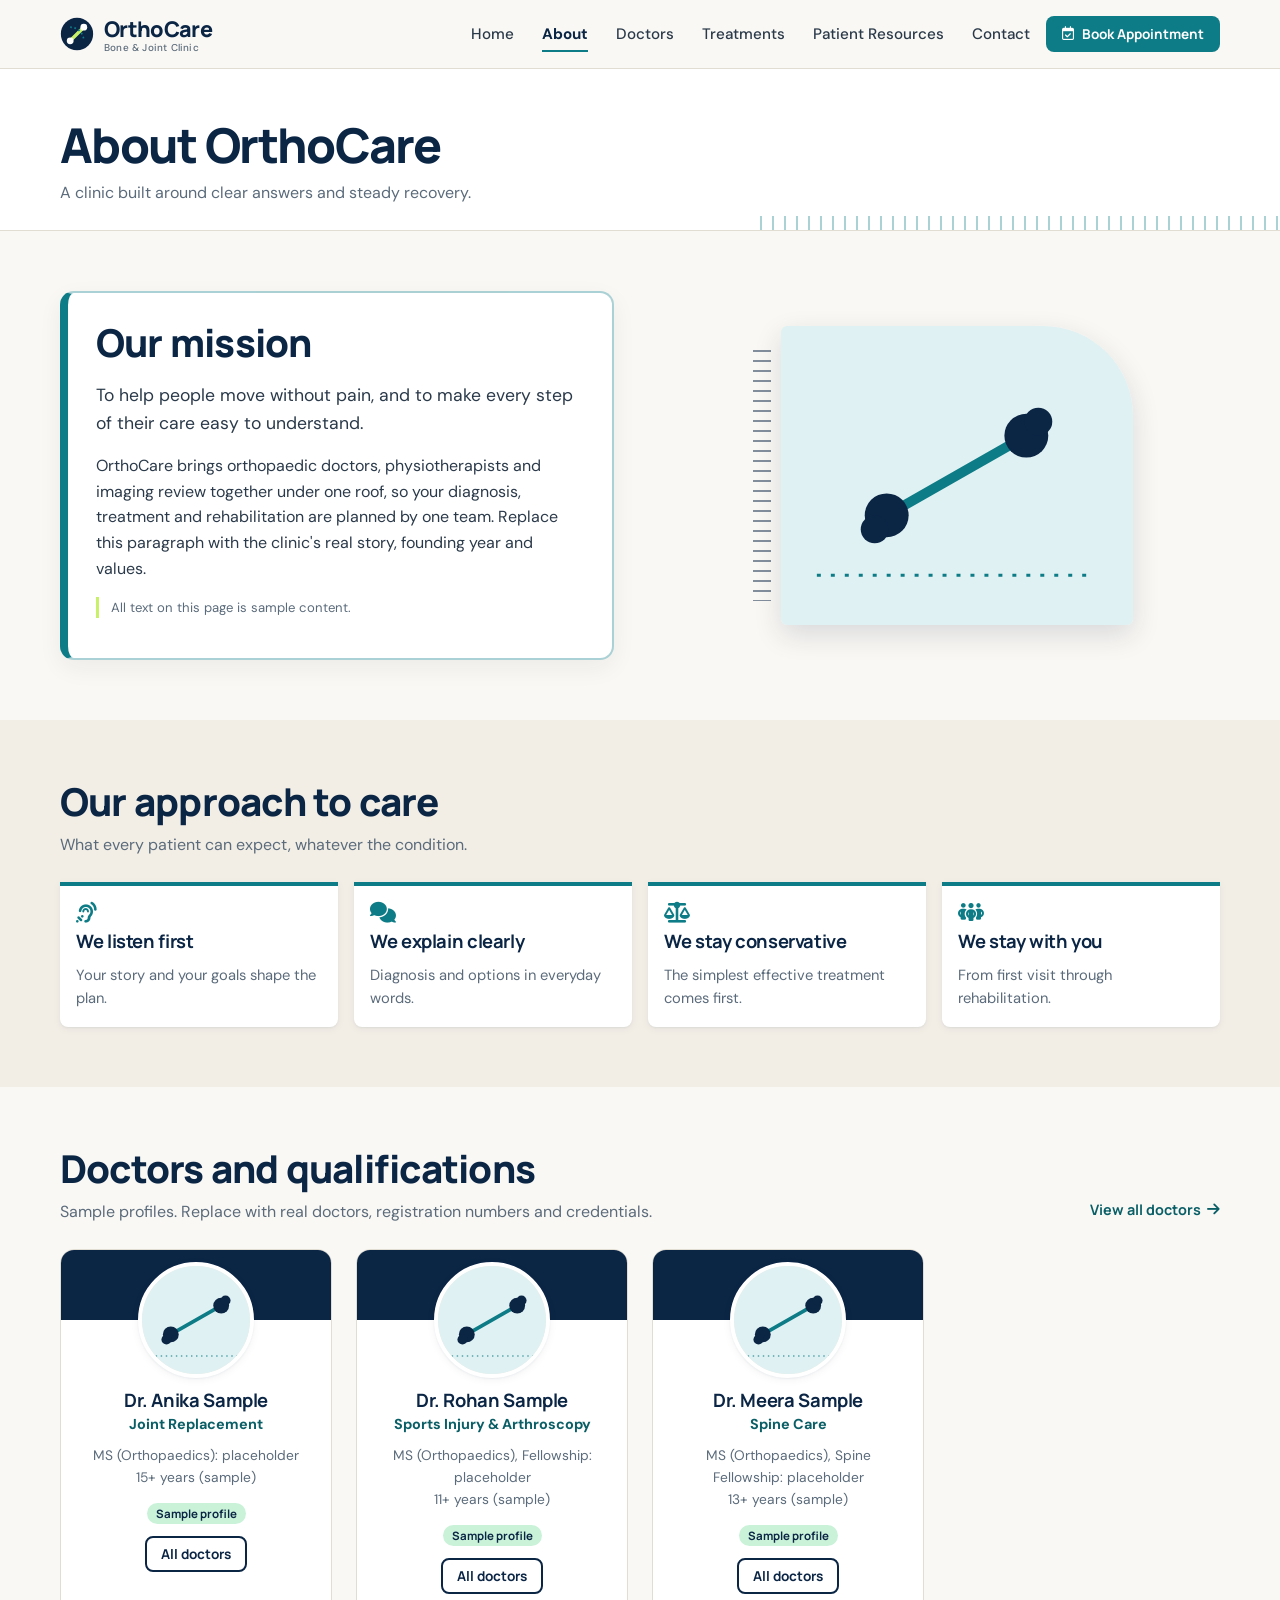
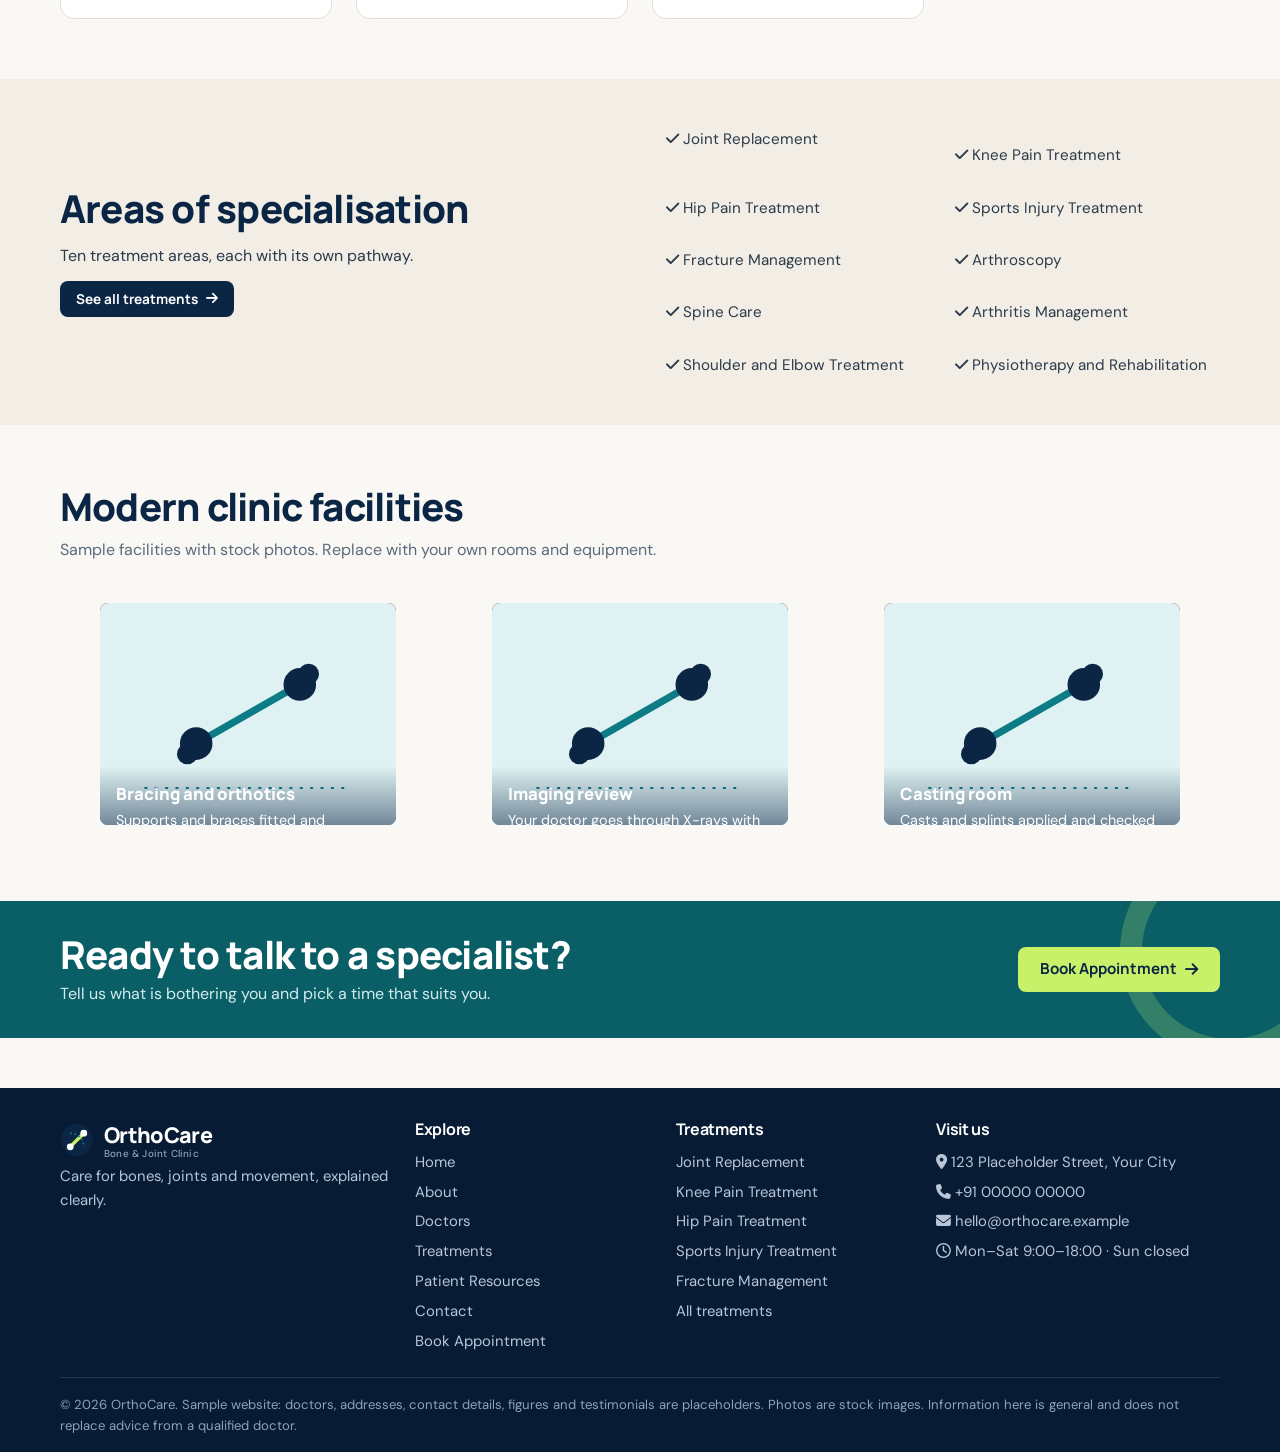
==== commit 11771f8e: "update code" ====
--- a/about.html
+++ b/about.html
@@ -28,13 +28,13 @@
 
 <section class="section">
   <div class="container split">
-    <div class="stack" data-reveal>
+    <div class="stack mission-box" data-reveal>
       <h2>Our mission</h2>
       <p class="lead">To help people move without pain, and to make every step of their care easy to understand.</p>
       <p>OrthoCare brings orthopaedic doctors, physiotherapists and imaging review together under one roof, so your diagnosis, treatment and rehabilitation are planned by one team. Replace this paragraph with the clinic's real story, founding year and values.</p>
       <p class="sample-note">All text on this page is sample content.</p>
     </div>
-    <div class="hero-media" data-reveal><span class="ruler" aria-hidden="true"></span><img onerror="this.onerror=null;this.src=\'assets/images/placeholder.svg\';" src="https://images.unsplash.com/photo-1559757175-0eb30cd8c063?auto=format&fit=crop&w=1000&q=70" alt="A healthcare worker fitting a brace on a patient" loading="lazy"></div>
+    <div class="hero-media hero-media--sm" data-reveal><span class="ruler" aria-hidden="true"></span><img onerror="this.onerror=null;this.src='assets/images/placeholder.svg';" src="https://images.unsplash.com/photo-1559757175-0eb30cd8c063?auto=format&fit=crop&w=1000&q=70" alt="A healthcare worker fitting a brace on a patient" loading="lazy"></div>
   </div>
 </section>
 
@@ -48,13 +48,13 @@
 <section class="section">
   <div class="container">
     <div class="section-head" data-reveal><div><h2>Doctors and qualifications</h2><p>Sample profiles. Replace with real doctors, registration numbers and credentials.</p></div><a class="link-more" href="doctors.html">View all doctors <i class="fa-solid fa-arrow-right" aria-hidden="true"></i></a></div>
-    <div class="doc-grid"><article class="doc-card card-hover" data-reveal><div class="portrait"><img onerror="this.onerror=null;this.src=\'assets/images/placeholder.svg\';" src="https://images.unsplash.com/photo-1612349317150-e413f6a5b16d?auto=format&fit=crop&w=500&q=70" alt="Portrait of Dr. Anika Sample (stock photo placeholder)" loading="lazy"></div><h3>Dr. Anika Sample</h3><p class="role">Joint Replacement</p><p class="meta">MS (Orthopaedics): placeholder<br>15+ years (sample)</p><span class="tag">Sample profile</span><div class="doc-actions"><a class="btn btn--ghost btn--sm" href="doctors.html">All doctors</a></div></article><article class="doc-card card-hover" data-reveal><div class="portrait"><img onerror="this.onerror=null;this.src=\'assets/images/placeholder.svg\';" src="https://images.unsplash.com/photo-1559839734-2b71ea197ec2?auto=format&fit=crop&w=500&q=70" alt="Portrait of Dr. Rohan Sample (stock photo placeholder)" loading="lazy"></div><h3>Dr. Rohan Sample</h3><p class="role">Sports Injury & Arthroscopy</p><p class="meta">MS (Orthopaedics), Fellowship: placeholder<br>11+ years (sample)</p><span class="tag">Sample profile</span><div class="doc-actions"><a class="btn btn--ghost btn--sm" href="doctors.html">All doctors</a></div></article><article class="doc-card card-hover" data-reveal><div class="portrait"><img onerror="this.onerror=null;this.src=\'assets/images/placeholder.svg\';" src="https://images.unsplash.com/photo-1594824476967?auto=format&fit=crop&w=500&q=70" alt="Portrait of Dr. Meera Sample (stock photo placeholder)" loading="lazy"></div><h3>Dr. Meera Sample</h3><p class="role">Spine Care</p><p class="meta">MS (Orthopaedics), Spine Fellowship: placeholder<br>13+ years (sample)</p><span class="tag">Sample profile</span><div class="doc-actions"><a class="btn btn--ghost btn--sm" href="doctors.html">All doctors</a></div></article></div>
+    <div class="doc-grid"><article class="doc-card card-hover" data-reveal><div class="portrait"><img onerror="this.onerror=null;this.src='assets/images/placeholder.svg';" src="https://images.unsplash.com/photo-1612349317150-e413f6a5b16d?auto=format&fit=crop&w=500&q=70" alt="Portrait of Dr. Anika Sample (stock photo placeholder)" loading="lazy"></div><h3>Dr. Anika Sample</h3><p class="role">Joint Replacement</p><p class="meta">MS (Orthopaedics): placeholder<br>15+ years (sample)</p><span class="tag">Sample profile</span><div class="doc-actions"><a class="btn btn--ghost btn--sm" href="doctors.html">All doctors</a></div></article><article class="doc-card card-hover" data-reveal><div class="portrait"><img onerror="this.onerror=null;this.src='assets/images/placeholder.svg';" src="https://images.unsplash.com/photo-1559839734-2b71ea197ec2?auto=format&fit=crop&w=500&q=70" alt="Portrait of Dr. Rohan Sample (stock photo placeholder)" loading="lazy"></div><h3>Dr. Rohan Sample</h3><p class="role">Sports Injury & Arthroscopy</p><p class="meta">MS (Orthopaedics), Fellowship: placeholder<br>11+ years (sample)</p><span class="tag">Sample profile</span><div class="doc-actions"><a class="btn btn--ghost btn--sm" href="doctors.html">All doctors</a></div></article><article class="doc-card card-hover" data-reveal><div class="portrait"><img onerror="this.onerror=null;this.src='assets/images/placeholder.svg';" src="https://images.unsplash.com/photo-1594824476967?auto=format&fit=crop&w=500&q=70" alt="Portrait of Dr. Meera Sample (stock photo placeholder)" loading="lazy"></div><h3>Dr. Meera Sample</h3><p class="role">Spine Care</p><p class="meta">MS (Orthopaedics), Spine Fellowship: placeholder<br>13+ years (sample)</p><span class="tag">Sample profile</span><div class="doc-actions"><a class="btn btn--ghost btn--sm" href="doctors.html">All doctors</a></div></article></div>
   </div>
 </section>
 
-<section class="section section--sand">
+<section class="section section--sand spec-section">
   <div class="container split">
-    <div data-reveal><h2>Areas of specialisation</h2><p class="lead">Ten treatment areas, each with its own pathway.</p><a class="btn btn--dark" href="treatments.html">See all treatments <i class="fa-solid fa-arrow-right" aria-hidden="true"></i></a></div>
+    <div data-reveal><h2>Areas of specialisation</h2><p class="lead">Ten treatment areas, each with its own pathway.</p><a class="btn btn--dark btn--sm" href="treatments.html">See all treatments <i class="fa-solid fa-arrow-right" aria-hidden="true"></i></a></div>
     <ul class="stack why-list" data-reveal><li><i class="fa-solid fa-check" aria-hidden="true"></i> Joint Replacement</li><li><i class="fa-solid fa-check" aria-hidden="true"></i> Knee Pain Treatment</li><li><i class="fa-solid fa-check" aria-hidden="true"></i> Hip Pain Treatment</li><li><i class="fa-solid fa-check" aria-hidden="true"></i> Sports Injury Treatment</li><li><i class="fa-solid fa-check" aria-hidden="true"></i> Fracture Management</li><li><i class="fa-solid fa-check" aria-hidden="true"></i> Arthroscopy</li><li><i class="fa-solid fa-check" aria-hidden="true"></i> Spine Care</li><li><i class="fa-solid fa-check" aria-hidden="true"></i> Arthritis Management</li><li><i class="fa-solid fa-check" aria-hidden="true"></i> Shoulder and Elbow Treatment</li><li><i class="fa-solid fa-check" aria-hidden="true"></i> Physiotherapy and Rehabilitation</li></ul>
   </div>
 </section>
@@ -62,7 +62,7 @@
 <section class="section">
   <div class="container">
     <div class="section-head" data-reveal><div><h2>Modern clinic facilities</h2><p>Sample facilities with stock photos. Replace with your own rooms and equipment.</p></div></div>
-    <div class="facility-grid"><figure class="facility" data-reveal><img onerror="this.onerror=null;this.src=\'assets/images/placeholder.svg\';" src="https://images.unsplash.com/photo-1559757175-0eb30cd8c063?auto=format&fit=crop&w=800&q=70" alt="Bracing and orthotics (stock photo placeholder)" loading="lazy"><figcaption><strong>Bracing and orthotics</strong>Supports and braces fitted and adjusted in clinic.</figcaption></figure><figure class="facility" data-reveal><img onerror="this.onerror=null;this.src=\'assets/images/placeholder.svg\';" src="https://images.unsplash.com/photo-1576091160550-2173dba999ef?auto=format&fit=crop&w=800&q=70" alt="Imaging review (stock photo placeholder)" loading="lazy"><figcaption><strong>Imaging review</strong>Your doctor goes through X-rays with you on screen.</figcaption></figure><figure class="facility" data-reveal><img onerror="this.onerror=null;this.src=\'assets/images/placeholder.svg\';" src="https://images.unsplash.com/photo-1622253692010-333f2da6031d-333f2da6031d?auto=format&fit=crop&w=800&q=70" alt="Casting room (stock photo placeholder)" loading="lazy"><figcaption><strong>Casting room</strong>Casts and splints applied and checked in one visit.</figcaption></figure></div>
+    <div class="facility-grid"><figure class="facility" data-reveal><img onerror="this.onerror=null;this.src='assets/images/placeholder.svg';" src="https://images.unsplash.com/photo-1559757175-0eb30cd8c063?auto=format&fit=crop&w=800&q=70" alt="Bracing and orthotics (stock photo placeholder)" loading="lazy"><figcaption><strong>Bracing and orthotics</strong>Supports and braces fitted and adjusted in clinic.</figcaption></figure><figure class="facility" data-reveal><img onerror="this.onerror=null;this.src='assets/images/placeholder.svg';" src="https://images.unsplash.com/photo-1576091160550-2173dba999ef?auto=format&fit=crop&w=800&q=70" alt="Imaging review (stock photo placeholder)" loading="lazy"><figcaption><strong>Imaging review</strong>Your doctor goes through X-rays with you on screen.</figcaption></figure><figure class="facility" data-reveal><img onerror="this.onerror=null;this.src='assets/images/placeholder.svg';" src="https://images.unsplash.com/photo-1622253692010-333f2da6031d-333f2da6031d?auto=format&fit=crop&w=800&q=70" alt="Casting room (stock photo placeholder)" loading="lazy"><figcaption><strong>Casting room</strong>Casts and splints applied and checked in one visit.</figcaption></figure></div>
   </div>
 </section>
 <section class="cta-band"><div class="container"><div><h2>Ready to talk to a specialist?</h2><p>Tell us what is bothering you and pick a time that suits you.</p></div><a class="btn btn--lime" href="appointment.html">Book Appointment <i class="fa-solid fa-arrow-right" aria-hidden="true"></i></a></div></section>
--- a/assets/css/styles.css
+++ b/assets/css/styles.css
@@ -428,7 +428,9 @@
 @media (max-width: 560px) {
   .mosaic-row { grid-template-columns: 72px 1fr; }
   .mosaic-row .fa-arrow-right { display: none; }
-  .stats .container, .principles, .facility-grid, .footer-grid { grid-template-columns: 1fr; }
+  .stats .container, .principles, .facility-grid { grid-template-columns: 1fr; }
+  .footer-grid { grid-template-columns: 1fr 1fr; gap: var(--s-5) var(--s-4); }
+  .footer-grid > div:first-child, .footer-grid > div:last-child { grid-column: 1 / -1; }
   .hero-media { padding-left: 18px; }
   .hero-arc { width: 100px; height: 100px; right: -8px; }
   .dialog-body dl { grid-template-columns: 1fr; }
@@ -444,3 +446,13 @@
 
 /* Responsive Google Maps embed */
 .map-embed{position:relative;width:100%;height:clamp(300px,42vw,460px);overflow:hidden;border-radius:14px;box-shadow:var(--shadow-1);background:#e9eef0}.map-embed iframe{display:block;width:100%;height:100%;border:0}
+
+/* About: smaller image, bordered mission text, compact specialisation */
+.hero-media--sm{max-width:380px;justify-self:center;width:100%}
+.hero-media--sm img{aspect-ratio:4/3.4}
+.mission-box{border:2px solid rgba(14,124,134,.35);border-left:8px solid #0e7c86;border-radius:14px;padding:clamp(18px,3vw,28px);background:#fff;box-shadow:0 8px 24px rgba(11,37,69,.06)}
+.spec-section{padding-block:clamp(32px,5vw,48px)}
+.spec-section .why-list{gap:var(--s-3) var(--s-5);font-size:.95rem}
+.spec-section .lead{font-size:1rem}
+/* Appointment map */
+.map-embed--sm{height:240px}
